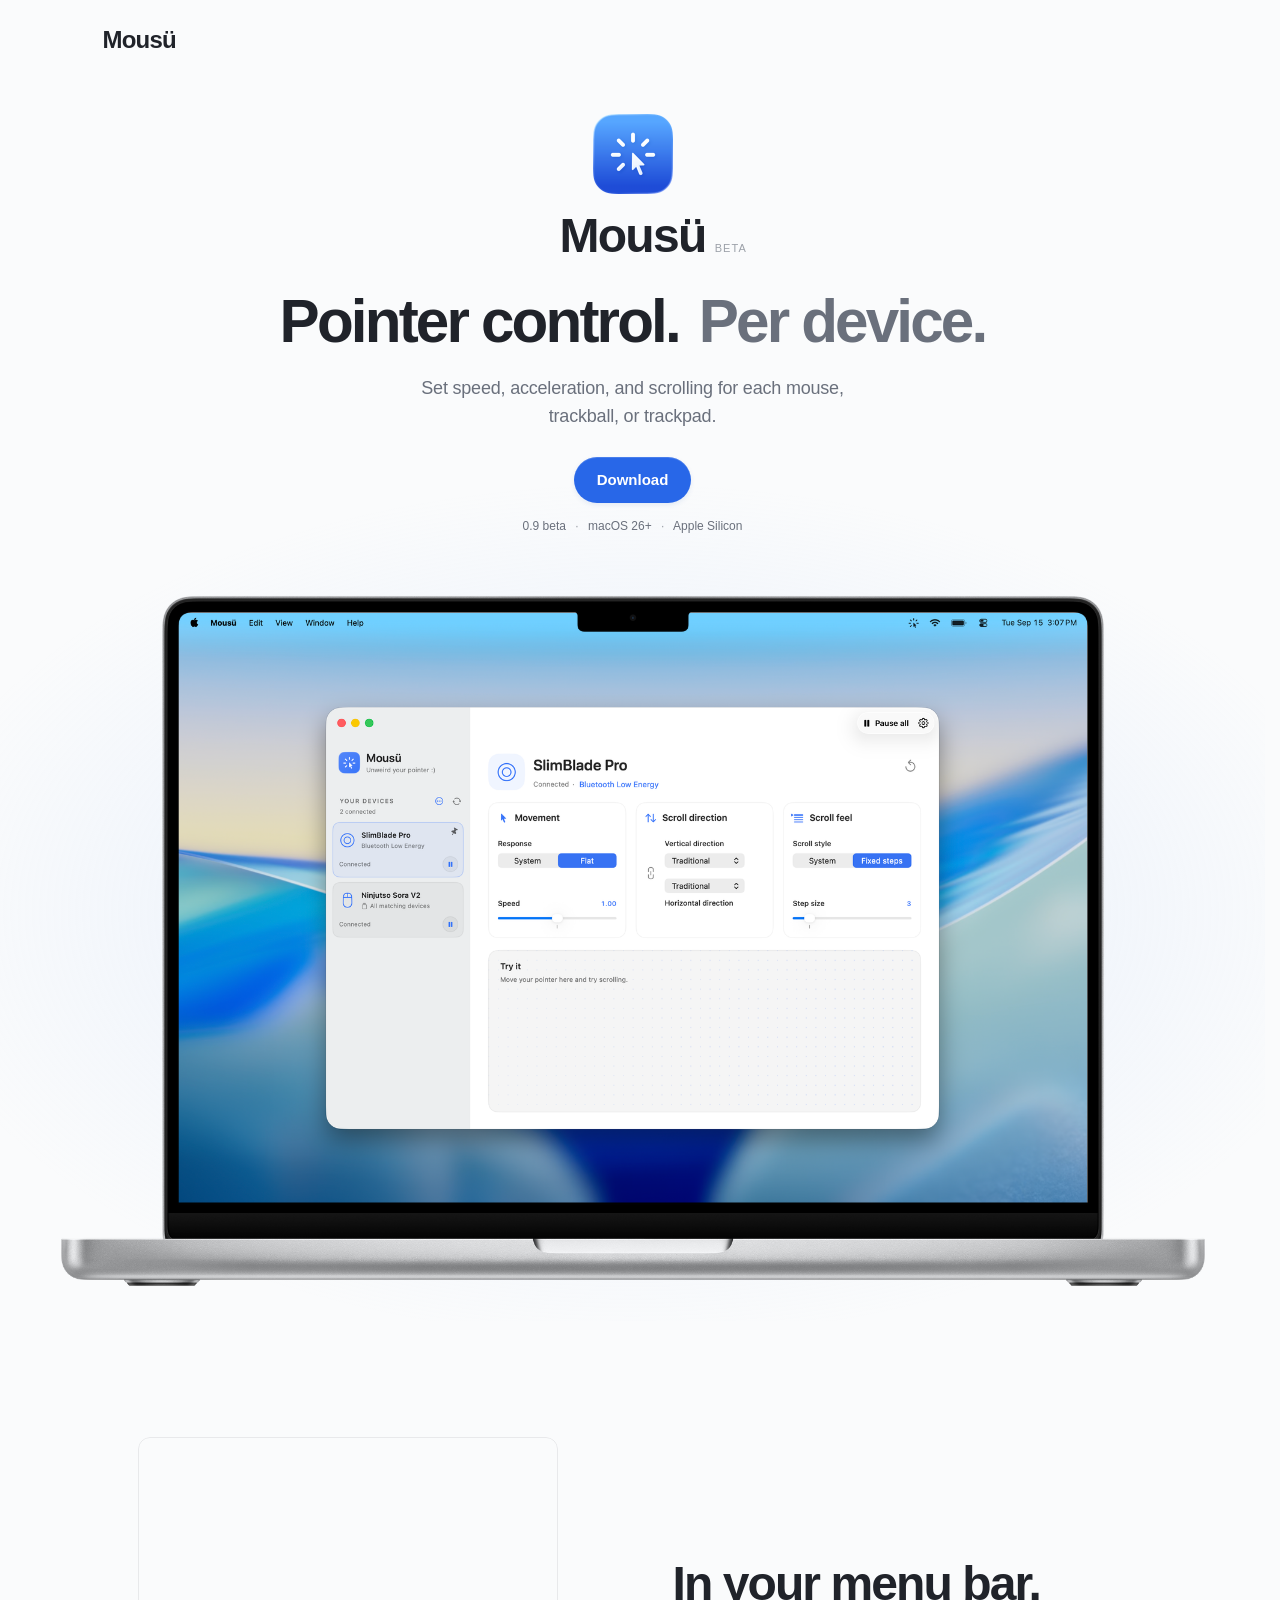
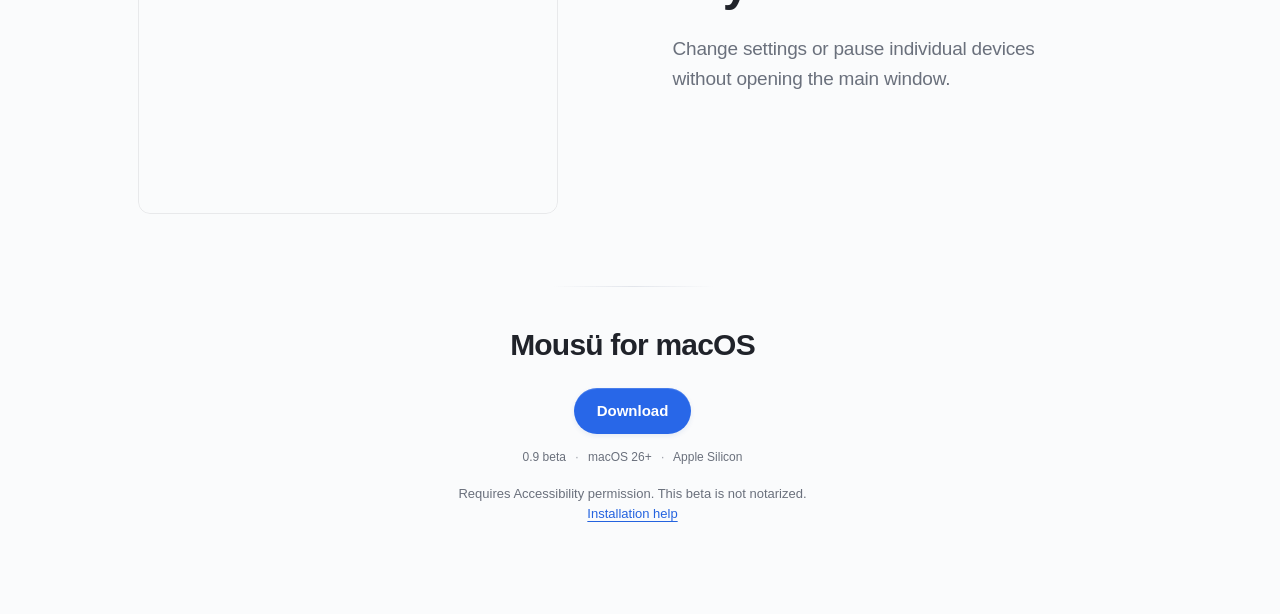
==== website/index.html @ 6fb77f16 "0.9 beta release" ====
<!doctype html>
<html lang="en">
<head>
  <meta charset="utf-8">
  <meta name="viewport" content="width=device-width, initial-scale=1">
  <meta name="theme-color" content="#fafbfc" media="(prefers-color-scheme: light)">
  <meta name="theme-color" content="#101114" media="(prefers-color-scheme: dark)">
  <meta name="description" content="Mousü 0.9 beta. Per-device pointer speed, acceleration, scroll direction, and wheel steps for macOS.">
  <meta http-equiv="Content-Security-Policy" content="default-src 'self'; script-src 'self'; style-src 'self'; img-src 'self'; connect-src 'none'; object-src 'none'; base-uri 'self'; form-action 'none'">
  <meta property="og:title" content="Mousü — Pointer control. Per device.">
  <meta property="og:description" content="Set speed, acceleration, and scrolling for each mouse, trackball, or trackpad. A native macOS utility. Version 0.9 beta.">
  <meta property="og:type" content="website">
  <title>Mousü — Pointer control. Per device.</title>
  <link rel="icon" type="image/png" href="assets/mousu-favicon.png" sizes="32x32">
  <link rel="stylesheet" href="styles.css">
  <script src="script.js" defer></script>
  <script src="icons.js" defer></script>
  <script src="motion.js" defer></script>
</head>
<body>
  <a class="skip-link" href="#main">Skip to content</a>
  <div class="page-surface">
  <canvas class="hero-field" aria-hidden="true"></canvas>
  <header class="site-header wrap">
    <span class="wordmark">Mousü</span>
  </header>

  <main id="main" tabindex="-1">
    <section class="hero" id="top" aria-labelledby="hero-title">
      <div class="hero-copy wrap">
        <button class="hero-icon" type="button" tabindex="-1" aria-label="Replay icon animation" disabled>
          <span class="icon-body">
            <span class="icon-parts" aria-hidden="true">
              <span class="icon-piece icon-tile"></span>
              <span class="icon-piece icon-ray" data-part="top"></span>
              <span class="icon-piece icon-ray" data-part="wink"></span>
              <span class="icon-piece icon-ray" data-part="upper-right"></span>
              <span class="icon-piece icon-ray" data-part="left"></span>
              <span class="icon-piece icon-ray" data-part="right"></span>
              <span class="icon-piece icon-ray" data-part="lower-left"></span>
              <span class="icon-piece icon-pointer" data-part="pointer"></span>
            </span>
            <span class="icon-smear" aria-hidden="true">
              <img draggable="false" src="assets/mousu-icon-320.webp" width="80" height="80" alt="">
              <img draggable="false" src="assets/mousu-icon-320.webp" width="80" height="80" alt="">
            </span>
            <img class="icon-active" draggable="false" src="assets/mousu-icon-160.webp" srcset="assets/mousu-icon-160.webp 160w, assets/mousu-icon-320.webp 320w" sizes="(max-width: 600px) 72px, 80px" width="80" height="80" alt="">
            <img draggable="false" class="icon-paused" src="assets/mousu-icon-paused-320.webp" width="80" height="80" alt="" decoding="async">
          </span>
        </button>
        <p class="hero-name"><span data-ripple-text>Mousü</span><span class="hero-beta" aria-hidden="true">BETA</span></p>
        <h1 id="hero-title"><span data-ripple-text>Pointer control.</span><br class="mobile-break"> <span class="hero-secondary" data-ripple-text>Per device.</span></h1>
        <p class="hero-description" data-ripple-text>Set speed, acceleration, and scrolling for each mouse, trackball, or trackpad.</p>
        <a class="button primary" href="https://github.com/kiprasdak/Mousu/releases/download/v0.9.0-beta.1/Mousu.dmg">Download</a>
        <p class="platform-note">0.9 beta <span aria-hidden="true">·</span> macOS 26+ <span aria-hidden="true">·</span> Apple Silicon</p>
      </div>
      <figure class="macbook-stage" aria-label="Mousü on a MacBook">
        <picture class="macbook-screen">
          <source type="image/webp" srcset="assets/mousu-dark-1512.webp 1512w, assets/mousu-dark-2268.webp 2268w, assets/mousu-dark.webp 3024w" sizes="(max-width: 600px) 78.34vw, (max-width: 1192px) calc(78.34vw - 25.07px), 909px" media="(prefers-color-scheme: dark)">
          <source srcset="assets/mousu-dark.png" media="(prefers-color-scheme: dark)">
          <source type="image/webp" srcset="assets/mousu-light-1512.webp 1512w, assets/mousu-light-2268.webp 2268w, assets/mousu-light.webp 3024w" sizes="(max-width: 600px) 78.34vw, (max-width: 1192px) calc(78.34vw - 25.07px), 909px">
          <img draggable="false" src="assets/mousu-light.png" width="3024" height="1964" alt="Mousü showing separate movement and scrolling settings for a mouse and a trackball." fetchpriority="high">
        </picture>
        <picture class="macbook-hardware">
          <source type="image/webp" srcset="assets/macbook-dark-1930.webp 1930w, assets/macbook-dark.webp 3860w" sizes="(max-width: 600px) 100vw, (max-width: 1192px) calc(100vw - 32px), 1160px" media="(prefers-color-scheme: dark)">
          <source srcset="assets/macbook-dark.png" media="(prefers-color-scheme: dark)">
          <source type="image/webp" srcset="assets/macbook-silver-1930.webp 1930w, assets/macbook-silver.webp 3860w" sizes="(max-width: 600px) 100vw, (max-width: 1192px) calc(100vw - 32px), 1160px">
          <img draggable="false" src="assets/macbook-silver.png" width="3860" height="2540" alt="" fetchpriority="high">
        </picture>
        <span class="camera-light" aria-hidden="true">
          <img class="camera-light-hdr" draggable="false" src="assets/camera-light-hdr.png" width="16" height="16" alt="">
        </span>
      </figure>
    </section>

    <section class="showcase showcase-menu wrap" aria-labelledby="menu-bar-title">
      <div class="showcase-copy">
        <h2 id="menu-bar-title">In your menu bar.</h2>
        <p>Change settings or pause individual devices without opening the main window.</p>
      </div>
      <figure class="showcase-detail">
        <picture>
          <source type="image/webp" srcset="assets/mousu-menu-bar-detail-dark-692.webp 692w, assets/mousu-menu-bar-detail-dark-1038.webp 1038w, assets/mousu-menu-bar-detail-dark.webp 1384w" sizes="(max-width: 464px) calc(100vw - 44px), 420px" media="(prefers-color-scheme: dark)">
          <source srcset="assets/mousu-menu-bar-detail-dark.png" media="(prefers-color-scheme: dark)">
          <source type="image/webp" srcset="assets/mousu-menu-bar-detail-light-692.webp 692w, assets/mousu-menu-bar-detail-light-1038.webp 1038w, assets/mousu-menu-bar-detail-light.webp 1384w" sizes="(max-width: 464px) calc(100vw - 44px), 420px">
          <img draggable="false" src="assets/mousu-menu-bar-detail-light.png" width="1384" height="1240" alt="The top-right corner of the Mac desktop, with Mousü’s menu bar icon, status icons, date and time above its open device controls." loading="lazy" decoding="async">
        </picture>
      </figure>
    </section>

    <section class="download-section wrap" aria-labelledby="download-title">
      <h2 id="download-title">Mousü for macOS</h2>
      <a class="button primary" href="https://github.com/kiprasdak/Mousu/releases/download/v0.9.0-beta.1/Mousu.dmg">Download</a>
      <p class="platform-note">0.9 beta <span aria-hidden="true">·</span> macOS 26+ <span aria-hidden="true">·</span> Apple Silicon</p>
      <p class="permission-note">Requires Accessibility permission. This beta is not notarized. <a href="https://github.com/kiprasdak/Mousu#install">Installation help</a></p>
    </section>
  </main>
  </div>


</body>
</html>
---- website/styles.css ----
:root {
  color-scheme: light;
  --ink: #20232a;
  --muted: #6a707c;
  --page: #fafbfc;
  --surface: #fff;
  --line: #e2e5eb;
  --blue: #2463df;
  --button: #2867e8;
  --button-hover: #2e6cec;
  --glow: #c8dcfb66;
  font-family: -apple-system, BlinkMacSystemFont, "Segoe UI", sans-serif;
  font-synthesis: none;
  -webkit-font-smoothing: antialiased;
}
* { box-sizing: border-box; }
body { margin: 0; background: var(--page); color: var(--ink); }
a { color: inherit; text-decoration: none; }
button { color: inherit; font: inherit; cursor: pointer; -webkit-tap-highlight-color: transparent; }
button:disabled { cursor: default; }
a:focus-visible, button:focus-visible { outline: 3px solid var(--blue); outline-offset: 5px; }
img { display: block; max-width: 100%; height: auto; pointer-events: none; user-select: none; -webkit-user-select: none; -webkit-user-drag: none; }
.macbook-stage, .macbook-stage picture, .showcase-detail, .showcase-detail picture { pointer-events: none; user-select: none; -webkit-user-select: none; }
.wrap { width: min(1060px, calc(100% - 64px)); margin-inline: auto; }
.skip-link { position: fixed; top: 10px; left: -9999px; z-index: 5; background: var(--surface); padding: 12px; }
.skip-link:focus { left: 10px; }
.page-surface { position: relative; isolation: isolate; }
.site-header { display: flex; align-items: center; justify-content: space-between; height: 80px; user-select: none; -webkit-user-select: none; }
.wordmark { font-size: 24px; font-weight: 650; letter-spacing: -.8px; user-select: text; -webkit-user-select: text; }
.hero { position: relative; isolation: isolate; padding: 34px 0 32px; text-align: center; }
.hero::before { content: ""; position: absolute; z-index: -1; inset: 25% 0 0; background: radial-gradient(ellipse 58% 46% at 50% 56%, var(--glow), transparent); pointer-events: none; }
.hero-copy { position: relative; z-index: 2; user-select: none; -webkit-user-select: none; }
.hero-icon { width: 80px; margin-inline: auto; }
.hero-name { position: relative; width: fit-content; margin: 14px auto 0; font-size: 48px; line-height: 1.15; font-weight: 650; letter-spacing: -.035em; white-space: nowrap; }
.hero-beta { display: inline-block; position: relative; width: 0; left: 9px; vertical-align: baseline; font-size: 11px; line-height: 1; font-weight: 500; letter-spacing: .1em; }
h1 { margin: 27px 0 0; font-size: clamp(40px, 4.7vw, 62px); line-height: 1.08; font-weight: 650; letter-spacing: -.047em; }
h1 .hero-secondary { color: var(--muted); margin-left: .1em; }
.mobile-break { display: none; }
.hero-description { max-width: 475px; margin: 19px auto 0; font-size: 18px; line-height: 28px; letter-spacing: -.2px; color: var(--muted); }
.button { display: inline-flex; align-items: center; justify-content: center; min-height: 46px; padding: 12px 23px; border: none; border-radius: 100px; font-size: 15px; line-height: 22px; font-weight: 550; text-decoration: none; }
.primary { background: var(--button); color: #fff; }
.primary:hover { background: var(--button-hover); }
.hero .button { margin-top: 27px; }
.platform-note { margin: 14px 0 0; font-size: 12px; line-height: 18px; color: var(--muted); }
.platform-note span { padding-inline: 6px; opacity: .65; }
.macbook-stage { position: relative; isolation: isolate; width: min(1160px, calc(100% - 32px)); margin: -9px auto 0; }
.macbook-hardware { display: block; position: relative; z-index: 1; width: 100%; pointer-events: none; }
.macbook-hardware img, .macbook-screen img { width: 100%; }
/* The original frames have a 3024 × 1964 display opening at (418, 288).
   Put the screenshot behind the bezel, at its original aspect ratio. */
.macbook-screen { display: block; position: absolute; z-index: 0; left: calc(418 / 3860 * 100%); top: calc(288 / 2540 * 100%); width: calc(3024 / 3860 * 100%); }
.showcase { display: grid; grid-template-columns: repeat(2, minmax(0, 1fr)); align-items: center; gap: 80px; margin-top: 116px; }
.showcase-copy h2 { max-width: 430px; margin: 0; font-size: clamp(34px, 3.8vw, 48px); line-height: 1.1; font-weight: 650; letter-spacing: -.04em; text-wrap: balance; }
.showcase-copy p { max-width: 410px; margin: 23px 0 0; font-size: 19px; line-height: 30px; letter-spacing: -.2px; color: var(--muted); text-wrap: pretty; }
.showcase-detail { min-width: 0; margin: 0; overflow: hidden; }
.showcase-detail picture, .showcase-detail img { display: block; width: 100%; }
.showcase-menu .showcase-detail { grid-column: 1; grid-row: 1; width: min(100%, 420px); justify-self: center; border-radius: 12px; }
.showcase-menu .showcase-copy { grid-column: 2; grid-row: 1; }
.download-section { padding: 104px 0 90px; text-align: center; }
.download-section h2 { margin: 0 0 25px; font-size: 30px; line-height: 1.2; letter-spacing: -.8px; font-weight: 600; }
.permission-note { max-width: 360px; margin: 18px auto 0; color: var(--muted); font-size: 13px; line-height: 20px; text-wrap: pretty; }
.permission-note a { color: var(--blue); text-decoration: underline; text-underline-offset: 3px; }
@media (prefers-color-scheme: dark) {
  :root {
    color-scheme: dark;
    --ink: #f0f1f4;
    --muted: #a1a6b0;
    --page: #101114;
    --surface: #1c1e24;
    --line: #2b2e36;
    --blue: #87adff;
    --button: #2867e8;
    --button-hover: #2e6cec;
    --glow: #1e3f764d;
  }
}
@media (max-width: 800px) {
  .hero { padding-top: 25px; }
  .showcase { grid-template-columns: minmax(0, 1fr); max-width: 560px; gap: 32px; }
  .showcase-menu .showcase-copy, .showcase-menu .showcase-detail { grid-column: auto; grid-row: auto; }
  .showcase-copy h2 { font-size: 34px; }
  .showcase-copy p { font-size: 17px; line-height: 27px; }
}
@media (max-width: 600px) {
  .wrap { width: calc(100% - 44px); }
  .site-header { height: 68px; }
  .wordmark { font-size: 22px; }
  .hero { padding-top: 22px; }
  .hero-icon { width: 72px; }
  .hero-name { font-size: 40px; margin-top: 12px; }
  h1 { font-size: 39px; margin-top: 24px; }
  .mobile-break { display: block; }
  h1 .hero-secondary { margin-left: 0; }
  .hero-description { max-width: 360px; font-size: 16px; line-height: 25px; margin-top: 16px; }
  .hero .button { margin-top: 23px; }
  .platform-note { font-size: 11px; }
  .platform-note span { padding-inline: 3px; }
  .macbook-stage { width: 100%; margin-top: 15px; }
  .showcase { gap: 30px; margin-top: 64px; }
  .showcase-copy h2 { max-width: none; text-wrap: initial; }
  .showcase-copy p { margin-top: 17px; }
  .download-section { padding: 68px 0 60px; }
  .download-section h2 { font-size: 26px; }
}
@media (max-width: 360px) {
  .wrap { width: calc(100% - 36px); }
  h1 { font-size: 35px; }
}

/* Small interaction details; the layout and source artwork stay unchanged. */
html { scrollbar-gutter: stable; }
::selection { background: #2463df; color: #fff; }
.wordmark { display: inline-flex; align-items: center; min-height: 44px; }
.hero-beta { color: var(--muted); color: color-mix(in srgb, var(--muted) 65%, var(--page)); }
h1 { text-wrap: balance; }
.hero-description { text-wrap: pretty; }
.button { -webkit-tap-highlight-color: transparent; }
.button:disabled { opacity: .55; }
.primary { box-shadow: inset 0 1px 0 #ffffff26, 0 2px 5px #1449ad18; }
.primary:active { background: var(--button-hover); }
.skip-link { display: inline-flex; align-items: center; min-height: 44px; border-radius: 8px; }
#main { position: relative; isolation: isolate; }
#main:focus { outline: none; }
.showcase-detail { position: relative; isolation: isolate; }
.showcase-detail::after { content: ""; position: absolute; inset: 0; border-radius: inherit; border: 1px solid color-mix(in srgb, var(--ink) 8%, transparent); pointer-events: none; }
.download-section::before { content: ""; display: block; width: 160px; height: 1px; margin: -32px auto 40px; background: linear-gradient(90deg, transparent, var(--line), transparent); }
@media (prefers-reduced-motion: no-preference) {
  html { scroll-behavior: smooth; }
  .primary { transition: background-color 160ms ease; }
}
@media (prefers-contrast: more) {
  :root { --muted: var(--ink); }
  .hero-beta { color: var(--ink); }
  .showcase-detail::after { border-color: var(--ink); }
}
@media (forced-colors: active) {
  .button { border: 1px solid ButtonText; }
  .showcase-detail::after { border-color: CanvasText; }
}

/* The native icon performs; the page layout and controls remain anchored. */
.hero-field { position: fixed; top: 0; left: 50%; translate: -50% 0; width: min(100%, 1920px); height: 100vh; pointer-events: none; z-index: -1; }
.hero-icon { display: block; position: relative; padding: 0; border: 0; background: none; border-radius: 20px; cursor: default; touch-action: manipulation; }
.hero-icon:not(:disabled) { cursor: pointer; }
.icon-body { display: block; position: relative; transform-origin: 50% 50%; }
.icon-body img { width: 100%; pointer-events: none; user-select: none; }
.icon-active { position: relative; z-index: 1; }
.icon-paused { position: absolute; inset: 0; z-index: 2; opacity: 0; }
/* Eight native Composer renders share one lossless atlas; no extra runtime drawing. */
.icon-parts { position: absolute; inset: 0; z-index: 1; opacity: 0; pointer-events: none; }
.icon-piece { position: absolute; inset: 0; background-size: 800% 100%; background-repeat: no-repeat; pointer-events: none; }
.icon-body[data-layered] .icon-piece { background-image: url("assets/mousu-icon-parts-26.webp"); }
[data-icon-generation="27"] .icon-body[data-layered] .icon-piece { background-image: url("assets/mousu-icon-parts-27.webp"); }
.hero-icon[data-pose]:not([data-pose="rest"]) .icon-body[data-layered] .icon-active { opacity: 0; }
.hero-icon[data-pose]:not([data-pose="rest"]) .icon-body[data-layered] .icon-parts { opacity: 1; }
.icon-tile { background-position: 0% 0; }
.icon-piece[data-part="top"] { background-position: calc(100% / 7) 0; transform-origin: 50% 29.59%; }
.icon-piece[data-part="wink"] { background-position: calc(200% / 7) 0; transform-origin: 34.86% 35.84%; }
.icon-piece[data-part="upper-right"] { background-position: calc(300% / 7) 0; transform-origin: 65.19% 35.84%; }
.icon-piece[data-part="left"] { background-position: calc(400% / 7) 0; transform-origin: 28.61% 50.98%; }
.icon-piece[data-part="right"] { background-position: calc(500% / 7) 0; transform-origin: 71.44% 50.98%; }
.icon-piece[data-part="lower-left"] { background-position: calc(600% / 7) 0; transform-origin: 34.86% 66.16%; }
.icon-pointer { background-position: 100% 0; transform-origin: 56.45% 62.35%; }
/* Angular echoes follow the same artwork only during the fastest part of the turn. */
.icon-smear { position: absolute; inset: 0; opacity: 0; pointer-events: none; }
.icon-smear img { position: absolute; inset: 0; transform-origin: 50% 50%; }
.icon-smear img:first-child { transform: rotate(-22deg); filter: blur(.8px); opacity: .6; }
.icon-smear img:last-child { transform: rotate(-44deg); filter: blur(1.5px); opacity: .35; }
/* Coordinates belong to the 3860 × 2540 frame, immediately beside its camera lens. */
.camera-light { position: absolute; z-index: 2; left: calc(1976 / 3860 * 100%); top: calc(305 / 2540 * 100%); width: clamp(2px, .32%, 4px); aspect-ratio: 1; translate: -50% -50%; border-radius: 50%; background: #24ff00; opacity: 0; pointer-events: none; }
/* HDR is an actual PQ-encoded image, not a CSS brightness filter. SDR stays the default. */
.camera-light-hdr { display: none; width: 100%; height: 100%; border-radius: inherit; }
@supports (dynamic-range-limit: no-limit) {
  @media (dynamic-range: high) {
    .camera-light[data-hdr-ready] .camera-light-hdr { display: block; dynamic-range-limit: no-limit; }
  }
}
.ripple-type { visibility: hidden; position: absolute; inset: 0; pointer-events: none; z-index: 3; }
.ripple-letter { position: absolute; display: block; white-space: pre; transform-origin: 50% 70%; pointer-events: none; }
.ripple-source { opacity: 0; }
@media (prefers-reduced-motion: reduce), (forced-colors: active) {
  .hero-field, .ripple-type, .icon-paused, .icon-parts, .icon-smear, .camera-light { display: none; }
  .hero-icon .icon-body[data-layered] .icon-active { opacity: 1; }
  .ripple-source { opacity: 1; }
}
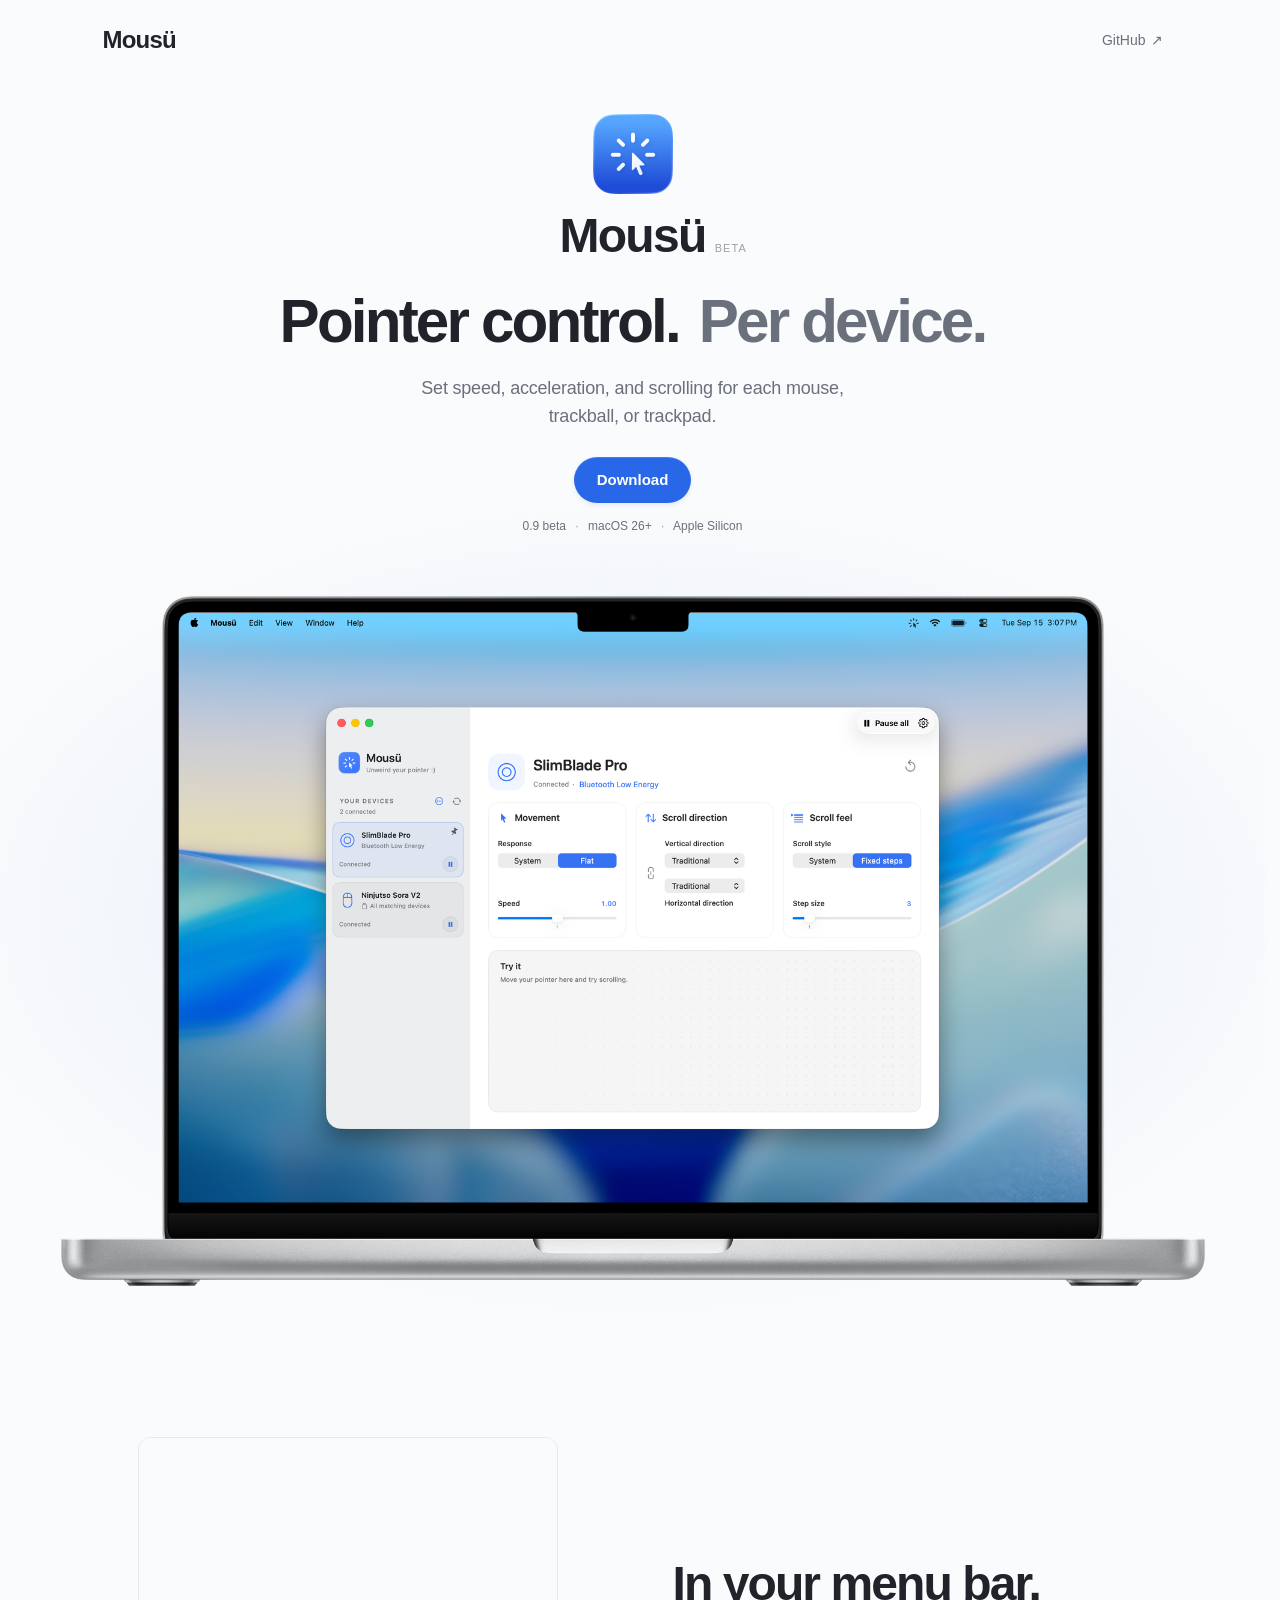
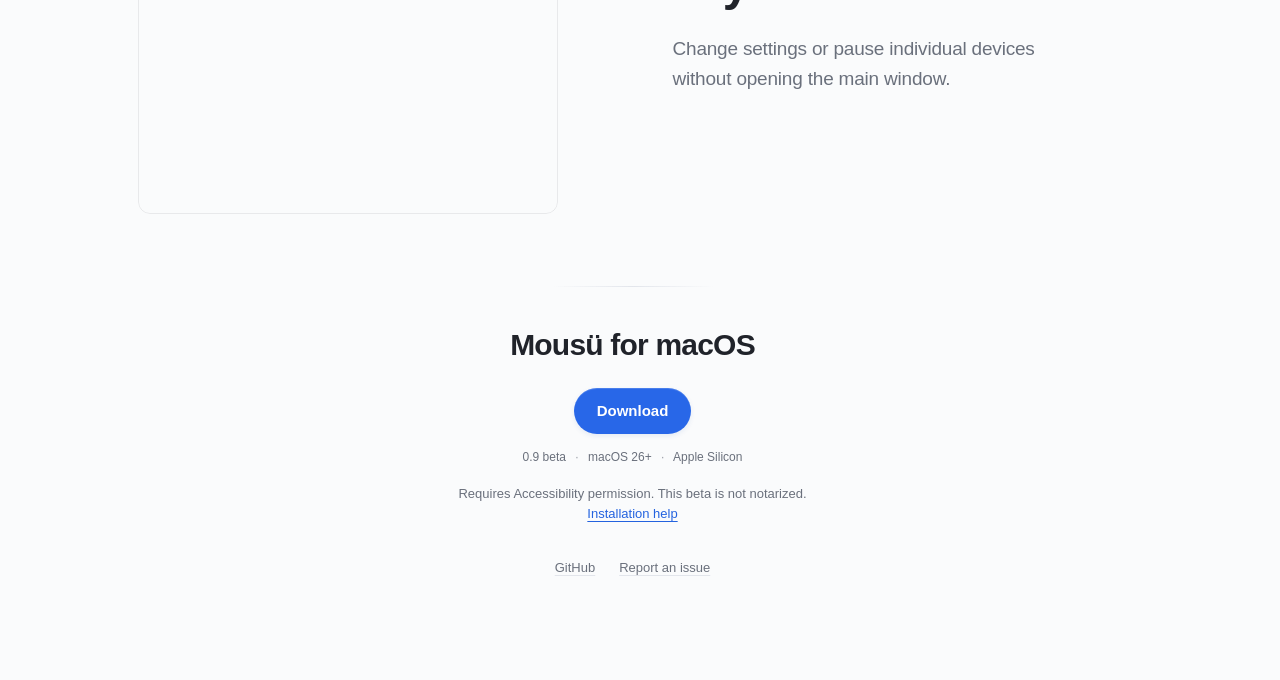
==== commit c79a90c6: "Add GitHub links to the website" ====
--- a/website/index.html
+++ b/website/index.html
@@ -23,6 +23,7 @@
   <canvas class="hero-field" aria-hidden="true"></canvas>
   <header class="site-header wrap">
     <span class="wordmark">Mousü</span>
+    <a class="project-link header-github" href="https://github.com/kiprasdak/Mousu">GitHub <span aria-hidden="true">↗</span></a>
   </header>
 
   <main id="main" tabindex="-1">
@@ -93,6 +94,10 @@
       <a class="button primary" href="https://github.com/kiprasdak/Mousu/releases/download/v0.9.0-beta.1/Mousu.dmg">Download</a>
       <p class="platform-note">0.9 beta <span aria-hidden="true">·</span> macOS 26+ <span aria-hidden="true">·</span> Apple Silicon</p>
       <p class="permission-note">Requires Accessibility permission. This beta is not notarized. <a href="https://github.com/kiprasdak/Mousu#install">Installation help</a></p>
+      <nav class="project-links" aria-label="Project links">
+        <a class="project-link" href="https://github.com/kiprasdak/Mousu">GitHub</a>
+        <a class="project-link" href="https://github.com/kiprasdak/Mousu/issues">Report an issue</a>
+      </nav>
     </section>
   </main>
   </div>
--- a/website/styles.css
+++ b/website/styles.css
@@ -60,6 +60,12 @@
 .download-section h2 { margin: 0 0 25px; font-size: 30px; line-height: 1.2; letter-spacing: -.8px; font-weight: 600; }
 .permission-note { max-width: 360px; margin: 18px auto 0; color: var(--muted); font-size: 13px; line-height: 20px; text-wrap: pretty; }
 .permission-note a { color: var(--blue); text-decoration: underline; text-underline-offset: 3px; }
+.project-link { display: inline-flex; align-items: center; justify-content: center; gap: 5px; min-height: 44px; color: var(--muted); font-size: 13px; line-height: 20px; }
+.project-link:hover, .project-link:focus-visible { color: var(--ink); }
+.header-github { font-size: 14px; font-weight: 500; }
+.project-links { display: flex; flex-wrap: wrap; align-items: center; justify-content: center; column-gap: 24px; margin-top: 22px; }
+.project-links .project-link { text-decoration: underline; text-underline-offset: 3px; text-decoration-color: var(--line); }
+.project-links .project-link:hover, .project-links .project-link:focus-visible { text-decoration-color: currentColor; }
 @media (prefers-color-scheme: dark) {
   :root {
     color-scheme: dark;
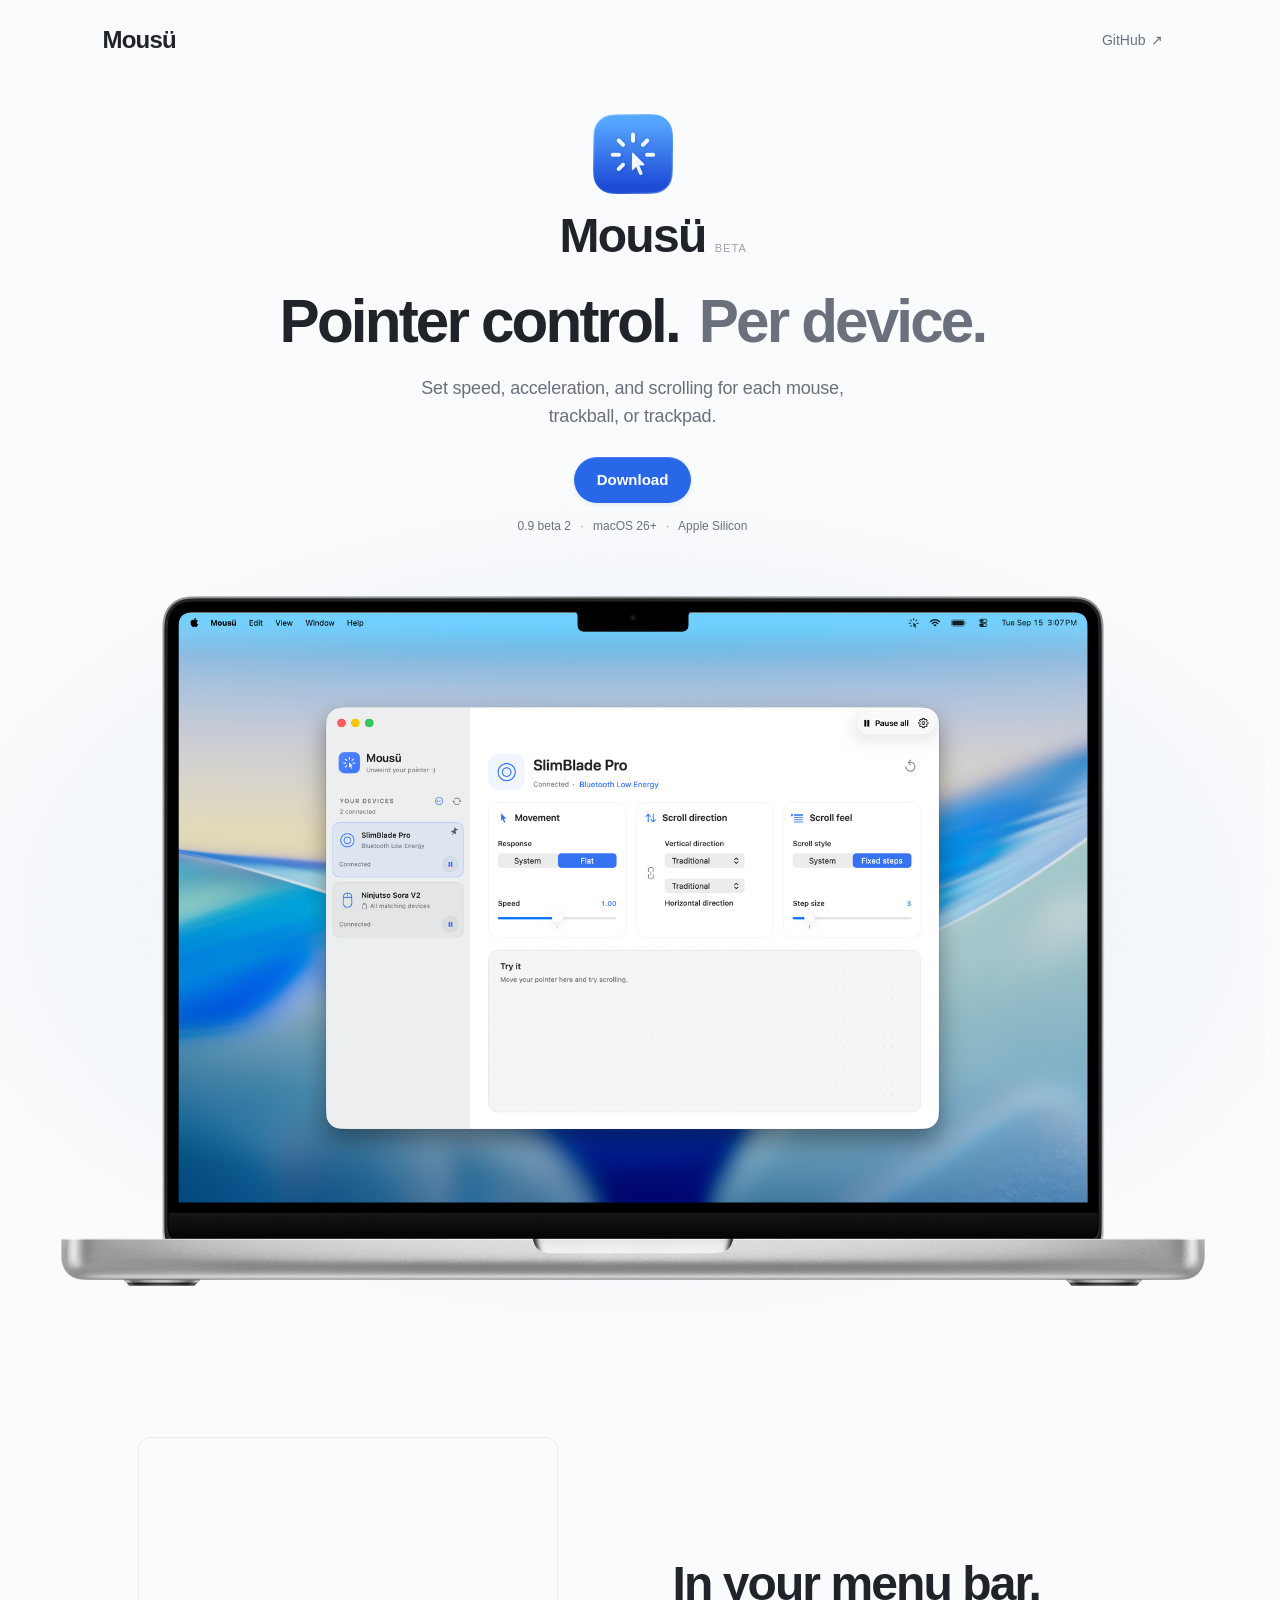
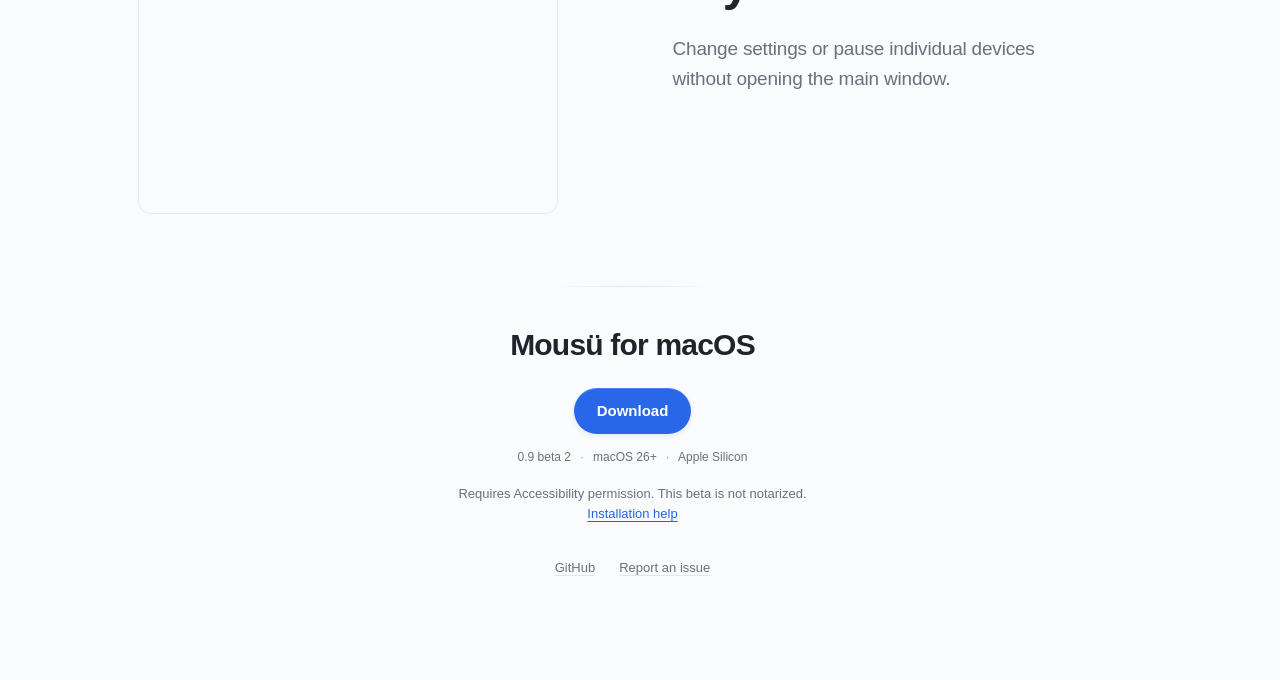
==== commit 7c107b3a: "Prepare 0.9 beta 2" ====
--- a/website/index.html
+++ b/website/index.html
@@ -5,10 +5,10 @@
   <meta name="viewport" content="width=device-width, initial-scale=1">
   <meta name="theme-color" content="#fafbfc" media="(prefers-color-scheme: light)">
   <meta name="theme-color" content="#101114" media="(prefers-color-scheme: dark)">
-  <meta name="description" content="Mousü 0.9 beta. Per-device pointer speed, acceleration, scroll direction, and wheel steps for macOS.">
+  <meta name="description" content="Mousü 0.9 beta 2. Per-device pointer speed, acceleration, scroll direction, and wheel steps for macOS.">
   <meta http-equiv="Content-Security-Policy" content="default-src 'self'; script-src 'self'; style-src 'self'; img-src 'self'; connect-src 'none'; object-src 'none'; base-uri 'self'; form-action 'none'">
   <meta property="og:title" content="Mousü — Pointer control. Per device.">
-  <meta property="og:description" content="Set speed, acceleration, and scrolling for each mouse, trackball, or trackpad. A native macOS utility. Version 0.9 beta.">
+  <meta property="og:description" content="Set speed, acceleration, and scrolling for each mouse, trackball, or trackpad. A native macOS utility. Version 0.9 beta 2.">
   <meta property="og:type" content="website">
   <title>Mousü — Pointer control. Per device.</title>
   <link rel="icon" type="image/png" href="assets/mousu-favicon.png" sizes="32x32">
@@ -52,8 +52,8 @@
         <p class="hero-name"><span data-ripple-text>Mousü</span><span class="hero-beta" aria-hidden="true">BETA</span></p>
         <h1 id="hero-title"><span data-ripple-text>Pointer control.</span><br class="mobile-break"> <span class="hero-secondary" data-ripple-text>Per device.</span></h1>
         <p class="hero-description" data-ripple-text>Set speed, acceleration, and scrolling for each mouse, trackball, or trackpad.</p>
-        <a class="button primary" href="https://github.com/kiprasdak/Mousu/releases/download/v0.9.0-beta.1/Mousu.dmg">Download</a>
-        <p class="platform-note">0.9 beta <span aria-hidden="true">·</span> macOS 26+ <span aria-hidden="true">·</span> Apple Silicon</p>
+        <a class="button primary" href="https://github.com/kiprasdak/Mousu/releases/download/v0.9.0-beta.2/Mousu.dmg">Download</a>
+        <p class="platform-note">0.9 beta 2 <span aria-hidden="true">·</span> macOS 26+ <span aria-hidden="true">·</span> Apple Silicon</p>
       </div>
       <figure class="macbook-stage" aria-label="Mousü on a MacBook">
         <picture class="macbook-screen">
@@ -91,8 +91,8 @@
 
     <section class="download-section wrap" aria-labelledby="download-title">
       <h2 id="download-title">Mousü for macOS</h2>
-      <a class="button primary" href="https://github.com/kiprasdak/Mousu/releases/download/v0.9.0-beta.1/Mousu.dmg">Download</a>
-      <p class="platform-note">0.9 beta <span aria-hidden="true">·</span> macOS 26+ <span aria-hidden="true">·</span> Apple Silicon</p>
+      <a class="button primary" href="https://github.com/kiprasdak/Mousu/releases/download/v0.9.0-beta.2/Mousu.dmg">Download</a>
+      <p class="platform-note">0.9 beta 2 <span aria-hidden="true">·</span> macOS 26+ <span aria-hidden="true">·</span> Apple Silicon</p>
       <p class="permission-note">Requires Accessibility permission. This beta is not notarized. <a href="https://github.com/kiprasdak/Mousu#install">Installation help</a></p>
       <nav class="project-links" aria-label="Project links">
         <a class="project-link" href="https://github.com/kiprasdak/Mousu">GitHub</a>
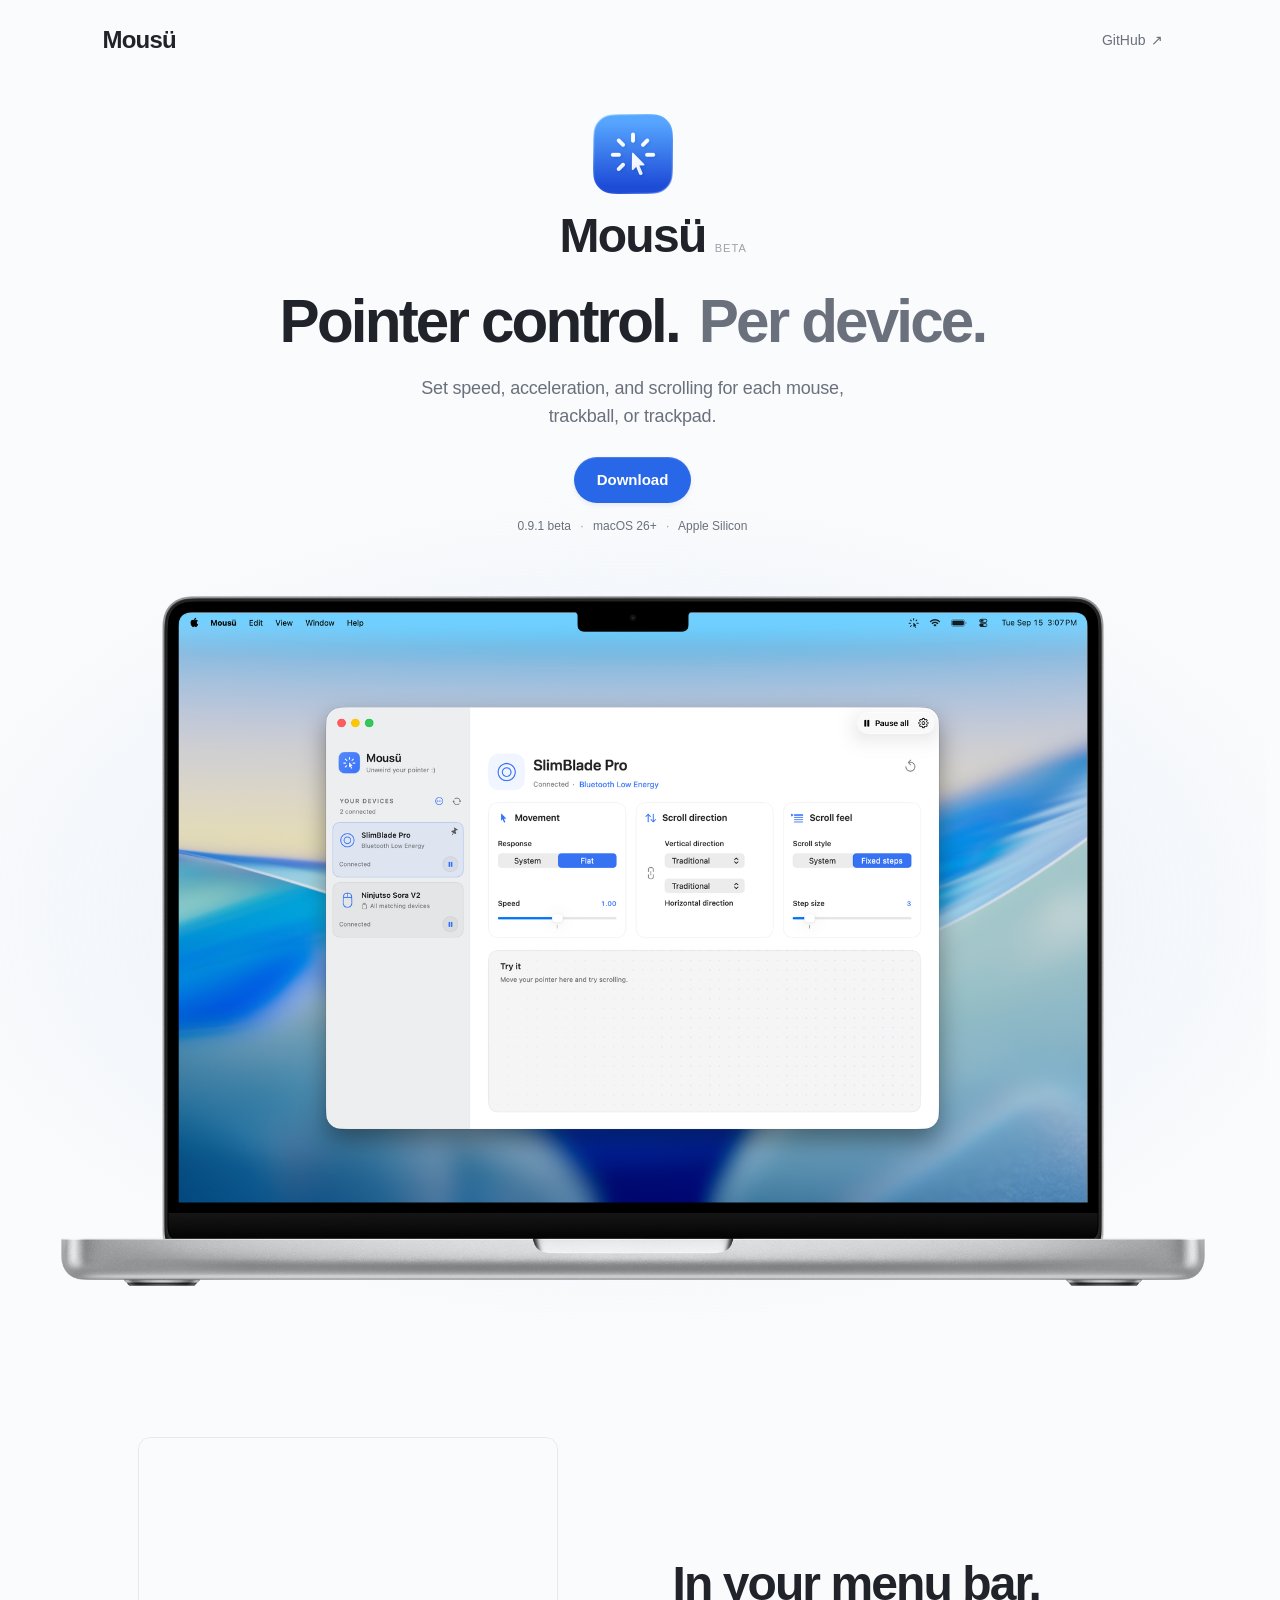
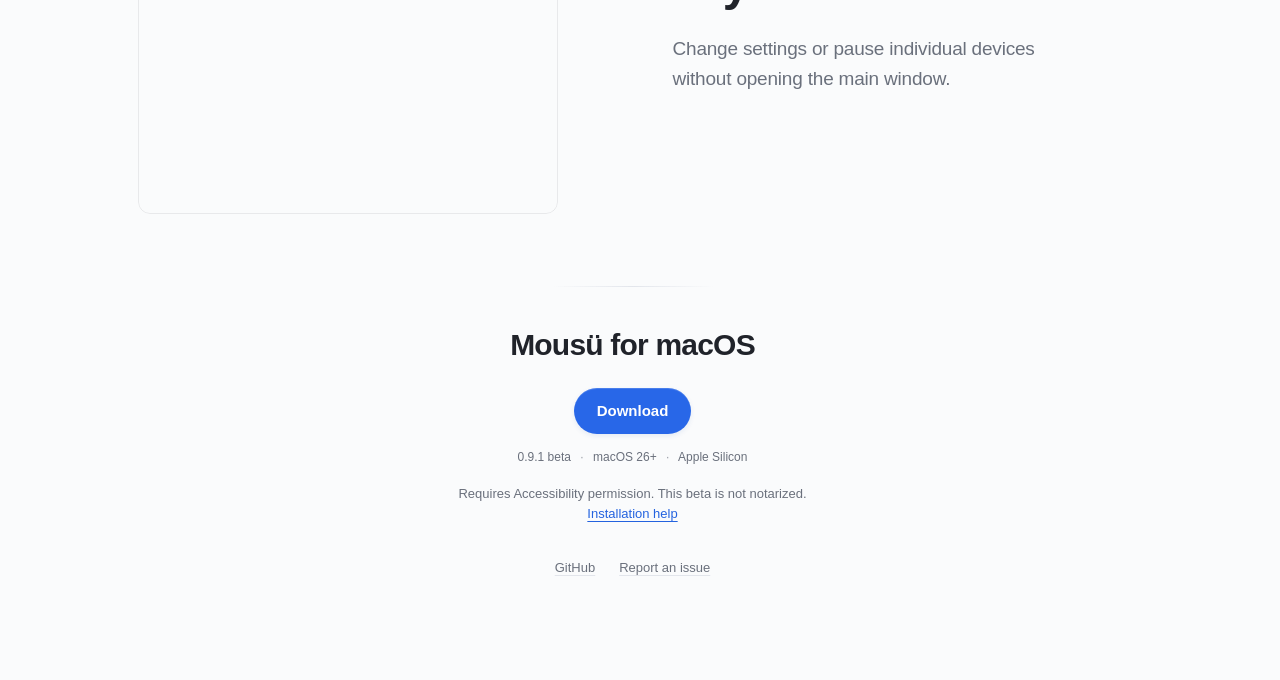
==== commit 6779f880: "Release 0.9.1 beta with settings recovery" ====
--- a/website/index.html
+++ b/website/index.html
@@ -5,10 +5,10 @@
   <meta name="viewport" content="width=device-width, initial-scale=1">
   <meta name="theme-color" content="#fafbfc" media="(prefers-color-scheme: light)">
   <meta name="theme-color" content="#101114" media="(prefers-color-scheme: dark)">
-  <meta name="description" content="Mousü 0.9 beta 2. Per-device pointer speed, acceleration, scroll direction, and wheel steps for macOS.">
+  <meta name="description" content="Mousü 0.9.1 beta. Per-device pointer speed, acceleration, scroll direction, and wheel steps for macOS.">
   <meta http-equiv="Content-Security-Policy" content="default-src 'self'; script-src 'self'; style-src 'self'; img-src 'self'; connect-src 'none'; object-src 'none'; base-uri 'self'; form-action 'none'">
   <meta property="og:title" content="Mousü — Pointer control. Per device.">
-  <meta property="og:description" content="Set speed, acceleration, and scrolling for each mouse, trackball, or trackpad. A native macOS utility. Version 0.9 beta 2.">
+  <meta property="og:description" content="Set speed, acceleration, and scrolling for each mouse, trackball, or trackpad. A native macOS utility. Version 0.9.1 beta.">
   <meta property="og:type" content="website">
   <title>Mousü — Pointer control. Per device.</title>
   <link rel="icon" type="image/png" href="assets/mousu-favicon.png" sizes="32x32">
@@ -52,8 +52,8 @@
         <p class="hero-name"><span data-ripple-text>Mousü</span><span class="hero-beta" aria-hidden="true">BETA</span></p>
         <h1 id="hero-title"><span data-ripple-text>Pointer control.</span><br class="mobile-break"> <span class="hero-secondary" data-ripple-text>Per device.</span></h1>
         <p class="hero-description" data-ripple-text>Set speed, acceleration, and scrolling for each mouse, trackball, or trackpad.</p>
-        <a class="button primary" href="https://github.com/kiprasdak/Mousu/releases/download/v0.9.0-beta.2/Mousu.dmg">Download</a>
-        <p class="platform-note">0.9 beta 2 <span aria-hidden="true">·</span> macOS 26+ <span aria-hidden="true">·</span> Apple Silicon</p>
+        <a class="button primary" href="https://github.com/kiprasdak/Mousu/releases/download/v0.9.1-beta.1/Mousu.dmg">Download</a>
+        <p class="platform-note">0.9.1 beta <span aria-hidden="true">·</span> macOS 26+ <span aria-hidden="true">·</span> Apple Silicon</p>
       </div>
       <figure class="macbook-stage" aria-label="Mousü on a MacBook">
         <picture class="macbook-screen">
@@ -69,7 +69,7 @@
           <img draggable="false" src="assets/macbook-silver.png" width="3860" height="2540" alt="" fetchpriority="high">
         </picture>
         <span class="camera-light" aria-hidden="true">
-          <img class="camera-light-hdr" draggable="false" src="assets/camera-light-hdr.png" width="16" height="16" alt="">
+          <img class="camera-light-hdr" draggable="false" data-hdr-src="assets/camera-light-hdr.png" width="16" height="16" alt="">
         </span>
       </figure>
     </section>
@@ -91,8 +91,8 @@
 
     <section class="download-section wrap" aria-labelledby="download-title">
       <h2 id="download-title">Mousü for macOS</h2>
-      <a class="button primary" href="https://github.com/kiprasdak/Mousu/releases/download/v0.9.0-beta.2/Mousu.dmg">Download</a>
-      <p class="platform-note">0.9 beta 2 <span aria-hidden="true">·</span> macOS 26+ <span aria-hidden="true">·</span> Apple Silicon</p>
+      <a class="button primary" href="https://github.com/kiprasdak/Mousu/releases/download/v0.9.1-beta.1/Mousu.dmg">Download</a>
+      <p class="platform-note">0.9.1 beta <span aria-hidden="true">·</span> macOS 26+ <span aria-hidden="true">·</span> Apple Silicon</p>
       <p class="permission-note">Requires Accessibility permission. This beta is not notarized. <a href="https://github.com/kiprasdak/Mousu#install">Installation help</a></p>
       <nav class="project-links" aria-label="Project links">
         <a class="project-link" href="https://github.com/kiprasdak/Mousu">GitHub</a>
